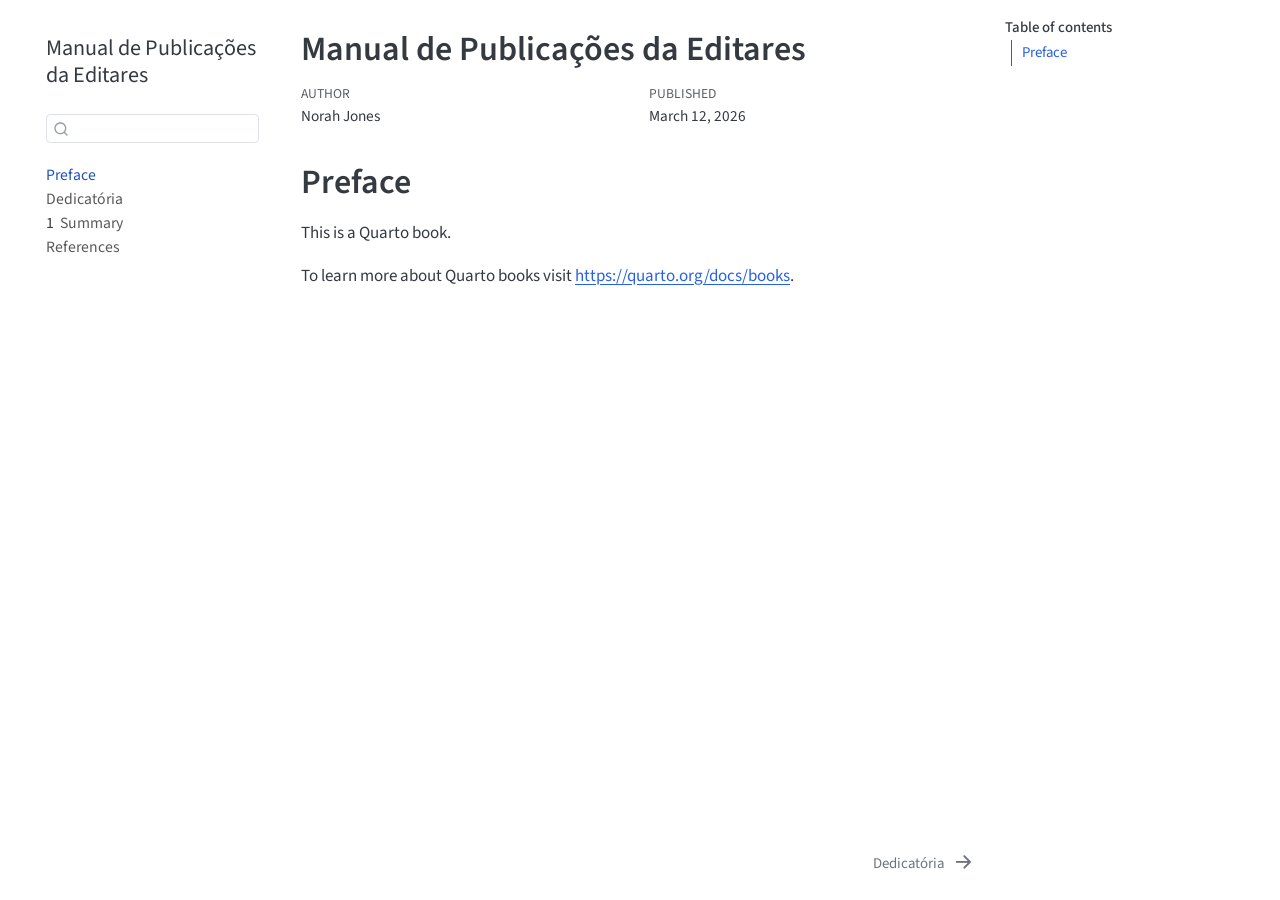
==== index.html @ bf52ae1c "Built site for gh-pages" ====
<!DOCTYPE html>
<html xmlns="http://www.w3.org/1999/xhtml" lang="en" xml:lang="en"><head>

<meta charset="utf-8">
<meta name="generator" content="quarto-1.7.32">

<meta name="viewport" content="width=device-width, initial-scale=1.0, user-scalable=yes">

<meta name="author" content="Norah Jones">
<meta name="dcterms.date" content="2026-03-12">

<title>Manual de Publicações da Editares</title>
<style>
code{white-space: pre-wrap;}
span.smallcaps{font-variant: small-caps;}
div.columns{display: flex; gap: min(4vw, 1.5em);}
div.column{flex: auto; overflow-x: auto;}
div.hanging-indent{margin-left: 1.5em; text-indent: -1.5em;}
ul.task-list{list-style: none;}
ul.task-list li input[type="checkbox"] {
  width: 0.8em;
  margin: 0 0.8em 0.2em -1em; /* quarto-specific, see https://github.com/quarto-dev/quarto-cli/issues/4556 */ 
  vertical-align: middle;
}
</style>


<script src="site_libs/quarto-nav/quarto-nav.js"></script>
<script src="site_libs/quarto-nav/headroom.min.js"></script>
<script src="site_libs/clipboard/clipboard.min.js"></script>
<script src="site_libs/quarto-search/autocomplete.umd.js"></script>
<script src="site_libs/quarto-search/fuse.min.js"></script>
<script src="site_libs/quarto-search/quarto-search.js"></script>
<meta name="quarto:offset" content="./">
<link href="./main/main.html" rel="next">
<script src="site_libs/quarto-html/quarto.js" type="module"></script>
<script src="site_libs/quarto-html/tabsets/tabsets.js" type="module"></script>
<script src="site_libs/quarto-html/popper.min.js"></script>
<script src="site_libs/quarto-html/tippy.umd.min.js"></script>
<script src="site_libs/quarto-html/anchor.min.js"></script>
<link href="site_libs/quarto-html/tippy.css" rel="stylesheet">
<link href="site_libs/quarto-html/quarto-syntax-highlighting-37eea08aefeeee20ff55810ff984fec1.css" rel="stylesheet" id="quarto-text-highlighting-styles">
<script src="site_libs/bootstrap/bootstrap.min.js"></script>
<link href="site_libs/bootstrap/bootstrap-icons.css" rel="stylesheet">
<link href="site_libs/bootstrap/bootstrap-6397151ee324dfe17953dd369e0a6db4.min.css" rel="stylesheet" append-hash="true" id="quarto-bootstrap" data-mode="light">
<script id="quarto-search-options" type="application/json">{
  "location": "sidebar",
  "copy-button": false,
  "collapse-after": 3,
  "panel-placement": "start",
  "type": "textbox",
  "limit": 50,
  "keyboard-shortcut": [
    "f",
    "/",
    "s"
  ],
  "show-item-context": false,
  "language": {
    "search-no-results-text": "No results",
    "search-matching-documents-text": "matching documents",
    "search-copy-link-title": "Copy link to search",
    "search-hide-matches-text": "Hide additional matches",
    "search-more-match-text": "more match in this document",
    "search-more-matches-text": "more matches in this document",
    "search-clear-button-title": "Clear",
    "search-text-placeholder": "",
    "search-detached-cancel-button-title": "Cancel",
    "search-submit-button-title": "Submit",
    "search-label": "Search"
  }
}</script>


</head>

<body class="nav-sidebar floating quarto-light">

<div id="quarto-search-results"></div>
  <header id="quarto-header" class="headroom fixed-top">
  <nav class="quarto-secondary-nav">
    <div class="container-fluid d-flex">
      <button type="button" class="quarto-btn-toggle btn" data-bs-toggle="collapse" role="button" data-bs-target=".quarto-sidebar-collapse-item" aria-controls="quarto-sidebar" aria-expanded="false" aria-label="Toggle sidebar navigation" onclick="if (window.quartoToggleHeadroom) { window.quartoToggleHeadroom(); }">
        <i class="bi bi-layout-text-sidebar-reverse"></i>
      </button>
        <nav class="quarto-page-breadcrumbs" aria-label="breadcrumb"><ol class="breadcrumb"><li class="breadcrumb-item"><a href="./index.html">Preface</a></li></ol></nav>
        <a class="flex-grow-1" role="navigation" data-bs-toggle="collapse" data-bs-target=".quarto-sidebar-collapse-item" aria-controls="quarto-sidebar" aria-expanded="false" aria-label="Toggle sidebar navigation" onclick="if (window.quartoToggleHeadroom) { window.quartoToggleHeadroom(); }">      
        </a>
      <button type="button" class="btn quarto-search-button" aria-label="Search" onclick="window.quartoOpenSearch();">
        <i class="bi bi-search"></i>
      </button>
    </div>
  </nav>
</header>
<!-- content -->
<div id="quarto-content" class="quarto-container page-columns page-rows-contents page-layout-article">
<!-- sidebar -->
  <nav id="quarto-sidebar" class="sidebar collapse collapse-horizontal quarto-sidebar-collapse-item sidebar-navigation floating overflow-auto">
    <div class="pt-lg-2 mt-2 text-left sidebar-header">
    <div class="sidebar-title mb-0 py-0">
      <a href="./">Manual de Publicações da Editares</a> 
    </div>
      </div>
        <div class="mt-2 flex-shrink-0 align-items-center">
        <div class="sidebar-search">
        <div id="quarto-search" class="" title="Search"></div>
        </div>
        </div>
    <div class="sidebar-menu-container"> 
    <ul class="list-unstyled mt-1">
        <li class="sidebar-item">
  <div class="sidebar-item-container"> 
  <a href="./index.html" class="sidebar-item-text sidebar-link active">
 <span class="menu-text">Preface</span></a>
  </div>
</li>
        <li class="sidebar-item">
  <div class="sidebar-item-container"> 
  <a href="./main/main.html" class="sidebar-item-text sidebar-link">
 <span class="menu-text">Dedicatória</span></a>
  </div>
</li>
        <li class="sidebar-item">
  <div class="sidebar-item-container"> 
  <a href="./summary.html" class="sidebar-item-text sidebar-link">
 <span class="menu-text"><span class="chapter-number">1</span>&nbsp; <span class="chapter-title">Summary</span></span></a>
  </div>
</li>
        <li class="sidebar-item">
  <div class="sidebar-item-container"> 
  <a href="./references.html" class="sidebar-item-text sidebar-link">
 <span class="menu-text">References</span></a>
  </div>
</li>
    </ul>
    </div>
</nav>
<div id="quarto-sidebar-glass" class="quarto-sidebar-collapse-item" data-bs-toggle="collapse" data-bs-target=".quarto-sidebar-collapse-item"></div>
<!-- margin-sidebar -->
    <div id="quarto-margin-sidebar" class="sidebar margin-sidebar">
        <nav id="TOC" role="doc-toc" class="toc-active">
    <h2 id="toc-title">Table of contents</h2>
   
  <ul>
  <li><a href="#preface" id="toc-preface" class="nav-link active" data-scroll-target="#preface">Preface</a></li>
  </ul>
</nav>
    </div>
<!-- main -->
<main class="content" id="quarto-document-content">

<header id="title-block-header" class="quarto-title-block default">
<div class="quarto-title">
<h1 class="title">Manual de Publicações da Editares</h1>
</div>



<div class="quarto-title-meta">

    <div>
    <div class="quarto-title-meta-heading">Author</div>
    <div class="quarto-title-meta-contents">
             <p>Norah Jones </p>
          </div>
  </div>
    
    <div>
    <div class="quarto-title-meta-heading">Published</div>
    <div class="quarto-title-meta-contents">
      <p class="date">March 12, 2026</p>
    </div>
  </div>
  
    
  </div>
  


</header>


<section id="preface" class="level1 unnumbered">
<h1 class="unnumbered">Preface</h1>
<p>This is a Quarto book.</p>
<p>To learn more about Quarto books visit <a href="https://quarto.org/docs/books" class="uri">https://quarto.org/docs/books</a>.</p>


</section>

</main> <!-- /main -->
<script id="quarto-html-after-body" type="application/javascript">
  window.document.addEventListener("DOMContentLoaded", function (event) {
    const icon = "";
    const anchorJS = new window.AnchorJS();
    anchorJS.options = {
      placement: 'right',
      icon: icon
    };
    anchorJS.add('.anchored');
    const isCodeAnnotation = (el) => {
      for (const clz of el.classList) {
        if (clz.startsWith('code-annotation-')) {                     
          return true;
        }
      }
      return false;
    }
    const onCopySuccess = function(e) {
      // button target
      const button = e.trigger;
      // don't keep focus
      button.blur();
      // flash "checked"
      button.classList.add('code-copy-button-checked');
      var currentTitle = button.getAttribute("title");
      button.setAttribute("title", "Copied!");
      let tooltip;
      if (window.bootstrap) {
        button.setAttribute("data-bs-toggle", "tooltip");
        button.setAttribute("data-bs-placement", "left");
        button.setAttribute("data-bs-title", "Copied!");
        tooltip = new bootstrap.Tooltip(button, 
          { trigger: "manual", 
            customClass: "code-copy-button-tooltip",
            offset: [0, -8]});
        tooltip.show();    
      }
      setTimeout(function() {
        if (tooltip) {
          tooltip.hide();
          button.removeAttribute("data-bs-title");
          button.removeAttribute("data-bs-toggle");
          button.removeAttribute("data-bs-placement");
        }
        button.setAttribute("title", currentTitle);
        button.classList.remove('code-copy-button-checked');
      }, 1000);
      // clear code selection
      e.clearSelection();
    }
    const getTextToCopy = function(trigger) {
        const codeEl = trigger.previousElementSibling.cloneNode(true);
        for (const childEl of codeEl.children) {
          if (isCodeAnnotation(childEl)) {
            childEl.remove();
          }
        }
        return codeEl.innerText;
    }
    const clipboard = new window.ClipboardJS('.code-copy-button:not([data-in-quarto-modal])', {
      text: getTextToCopy
    });
    clipboard.on('success', onCopySuccess);
    if (window.document.getElementById('quarto-embedded-source-code-modal')) {
      const clipboardModal = new window.ClipboardJS('.code-copy-button[data-in-quarto-modal]', {
        text: getTextToCopy,
        container: window.document.getElementById('quarto-embedded-source-code-modal')
      });
      clipboardModal.on('success', onCopySuccess);
    }
      var localhostRegex = new RegExp(/^(?:http|https):\/\/localhost\:?[0-9]*\//);
      var mailtoRegex = new RegExp(/^mailto:/);
        var filterRegex = new RegExp('/' + window.location.host + '/');
      var isInternal = (href) => {
          return filterRegex.test(href) || localhostRegex.test(href) || mailtoRegex.test(href);
      }
      // Inspect non-navigation links and adorn them if external
     var links = window.document.querySelectorAll('a[href]:not(.nav-link):not(.navbar-brand):not(.toc-action):not(.sidebar-link):not(.sidebar-item-toggle):not(.pagination-link):not(.no-external):not([aria-hidden]):not(.dropdown-item):not(.quarto-navigation-tool):not(.about-link)');
      for (var i=0; i<links.length; i++) {
        const link = links[i];
        if (!isInternal(link.href)) {
          // undo the damage that might have been done by quarto-nav.js in the case of
          // links that we want to consider external
          if (link.dataset.originalHref !== undefined) {
            link.href = link.dataset.originalHref;
          }
        }
      }
    function tippyHover(el, contentFn, onTriggerFn, onUntriggerFn) {
      const config = {
        allowHTML: true,
        maxWidth: 500,
        delay: 100,
        arrow: false,
        appendTo: function(el) {
            return el.parentElement;
        },
        interactive: true,
        interactiveBorder: 10,
        theme: 'quarto',
        placement: 'bottom-start',
      };
      if (contentFn) {
        config.content = contentFn;
      }
      if (onTriggerFn) {
        config.onTrigger = onTriggerFn;
      }
      if (onUntriggerFn) {
        config.onUntrigger = onUntriggerFn;
      }
      window.tippy(el, config); 
    }
    const noterefs = window.document.querySelectorAll('a[role="doc-noteref"]');
    for (var i=0; i<noterefs.length; i++) {
      const ref = noterefs[i];
      tippyHover(ref, function() {
        // use id or data attribute instead here
        let href = ref.getAttribute('data-footnote-href') || ref.getAttribute('href');
        try { href = new URL(href).hash; } catch {}
        const id = href.replace(/^#\/?/, "");
        const note = window.document.getElementById(id);
        if (note) {
          return note.innerHTML;
        } else {
          return "";
        }
      });
    }
    const xrefs = window.document.querySelectorAll('a.quarto-xref');
    const processXRef = (id, note) => {
      // Strip column container classes
      const stripColumnClz = (el) => {
        el.classList.remove("page-full", "page-columns");
        if (el.children) {
          for (const child of el.children) {
            stripColumnClz(child);
          }
        }
      }
      stripColumnClz(note)
      if (id === null || id.startsWith('sec-')) {
        // Special case sections, only their first couple elements
        const container = document.createElement("div");
        if (note.children && note.children.length > 2) {
          container.appendChild(note.children[0].cloneNode(true));
          for (let i = 1; i < note.children.length; i++) {
            const child = note.children[i];
            if (child.tagName === "P" && child.innerText === "") {
              continue;
            } else {
              container.appendChild(child.cloneNode(true));
              break;
            }
          }
          if (window.Quarto?.typesetMath) {
            window.Quarto.typesetMath(container);
          }
          return container.innerHTML
        } else {
          if (window.Quarto?.typesetMath) {
            window.Quarto.typesetMath(note);
          }
          return note.innerHTML;
        }
      } else {
        // Remove any anchor links if they are present
        const anchorLink = note.querySelector('a.anchorjs-link');
        if (anchorLink) {
          anchorLink.remove();
        }
        if (window.Quarto?.typesetMath) {
          window.Quarto.typesetMath(note);
        }
        if (note.classList.contains("callout")) {
          return note.outerHTML;
        } else {
          return note.innerHTML;
        }
      }
    }
    for (var i=0; i<xrefs.length; i++) {
      const xref = xrefs[i];
      tippyHover(xref, undefined, function(instance) {
        instance.disable();
        let url = xref.getAttribute('href');
        let hash = undefined; 
        if (url.startsWith('#')) {
          hash = url;
        } else {
          try { hash = new URL(url).hash; } catch {}
        }
        if (hash) {
          const id = hash.replace(/^#\/?/, "");
          const note = window.document.getElementById(id);
          if (note !== null) {
            try {
              const html = processXRef(id, note.cloneNode(true));
              instance.setContent(html);
            } finally {
              instance.enable();
              instance.show();
            }
          } else {
            // See if we can fetch this
            fetch(url.split('#')[0])
            .then(res => res.text())
            .then(html => {
              const parser = new DOMParser();
              const htmlDoc = parser.parseFromString(html, "text/html");
              const note = htmlDoc.getElementById(id);
              if (note !== null) {
                const html = processXRef(id, note);
                instance.setContent(html);
              } 
            }).finally(() => {
              instance.enable();
              instance.show();
            });
          }
        } else {
          // See if we can fetch a full url (with no hash to target)
          // This is a special case and we should probably do some content thinning / targeting
          fetch(url)
          .then(res => res.text())
          .then(html => {
            const parser = new DOMParser();
            const htmlDoc = parser.parseFromString(html, "text/html");
            const note = htmlDoc.querySelector('main.content');
            if (note !== null) {
              // This should only happen for chapter cross references
              // (since there is no id in the URL)
              // remove the first header
              if (note.children.length > 0 && note.children[0].tagName === "HEADER") {
                note.children[0].remove();
              }
              const html = processXRef(null, note);
              instance.setContent(html);
            } 
          }).finally(() => {
            instance.enable();
            instance.show();
          });
        }
      }, function(instance) {
      });
    }
        let selectedAnnoteEl;
        const selectorForAnnotation = ( cell, annotation) => {
          let cellAttr = 'data-code-cell="' + cell + '"';
          let lineAttr = 'data-code-annotation="' +  annotation + '"';
          const selector = 'span[' + cellAttr + '][' + lineAttr + ']';
          return selector;
        }
        const selectCodeLines = (annoteEl) => {
          const doc = window.document;
          const targetCell = annoteEl.getAttribute("data-target-cell");
          const targetAnnotation = annoteEl.getAttribute("data-target-annotation");
          const annoteSpan = window.document.querySelector(selectorForAnnotation(targetCell, targetAnnotation));
          const lines = annoteSpan.getAttribute("data-code-lines").split(",");
          const lineIds = lines.map((line) => {
            return targetCell + "-" + line;
          })
          let top = null;
          let height = null;
          let parent = null;
          if (lineIds.length > 0) {
              //compute the position of the single el (top and bottom and make a div)
              const el = window.document.getElementById(lineIds[0]);
              top = el.offsetTop;
              height = el.offsetHeight;
              parent = el.parentElement.parentElement;
            if (lineIds.length > 1) {
              const lastEl = window.document.getElementById(lineIds[lineIds.length - 1]);
              const bottom = lastEl.offsetTop + lastEl.offsetHeight;
              height = bottom - top;
            }
            if (top !== null && height !== null && parent !== null) {
              // cook up a div (if necessary) and position it 
              let div = window.document.getElementById("code-annotation-line-highlight");
              if (div === null) {
                div = window.document.createElement("div");
                div.setAttribute("id", "code-annotation-line-highlight");
                div.style.position = 'absolute';
                parent.appendChild(div);
              }
              div.style.top = top - 2 + "px";
              div.style.height = height + 4 + "px";
              div.style.left = 0;
              let gutterDiv = window.document.getElementById("code-annotation-line-highlight-gutter");
              if (gutterDiv === null) {
                gutterDiv = window.document.createElement("div");
                gutterDiv.setAttribute("id", "code-annotation-line-highlight-gutter");
                gutterDiv.style.position = 'absolute';
                const codeCell = window.document.getElementById(targetCell);
                const gutter = codeCell.querySelector('.code-annotation-gutter');
                gutter.appendChild(gutterDiv);
              }
              gutterDiv.style.top = top - 2 + "px";
              gutterDiv.style.height = height + 4 + "px";
            }
            selectedAnnoteEl = annoteEl;
          }
        };
        const unselectCodeLines = () => {
          const elementsIds = ["code-annotation-line-highlight", "code-annotation-line-highlight-gutter"];
          elementsIds.forEach((elId) => {
            const div = window.document.getElementById(elId);
            if (div) {
              div.remove();
            }
          });
          selectedAnnoteEl = undefined;
        };
          // Handle positioning of the toggle
      window.addEventListener(
        "resize",
        throttle(() => {
          elRect = undefined;
          if (selectedAnnoteEl) {
            selectCodeLines(selectedAnnoteEl);
          }
        }, 10)
      );
      function throttle(fn, ms) {
      let throttle = false;
      let timer;
        return (...args) => {
          if(!throttle) { // first call gets through
              fn.apply(this, args);
              throttle = true;
          } else { // all the others get throttled
              if(timer) clearTimeout(timer); // cancel #2
              timer = setTimeout(() => {
                fn.apply(this, args);
                timer = throttle = false;
              }, ms);
          }
        };
      }
        // Attach click handler to the DT
        const annoteDls = window.document.querySelectorAll('dt[data-target-cell]');
        for (const annoteDlNode of annoteDls) {
          annoteDlNode.addEventListener('click', (event) => {
            const clickedEl = event.target;
            if (clickedEl !== selectedAnnoteEl) {
              unselectCodeLines();
              const activeEl = window.document.querySelector('dt[data-target-cell].code-annotation-active');
              if (activeEl) {
                activeEl.classList.remove('code-annotation-active');
              }
              selectCodeLines(clickedEl);
              clickedEl.classList.add('code-annotation-active');
            } else {
              // Unselect the line
              unselectCodeLines();
              clickedEl.classList.remove('code-annotation-active');
            }
          });
        }
    const findCites = (el) => {
      const parentEl = el.parentElement;
      if (parentEl) {
        const cites = parentEl.dataset.cites;
        if (cites) {
          return {
            el,
            cites: cites.split(' ')
          };
        } else {
          return findCites(el.parentElement)
        }
      } else {
        return undefined;
      }
    };
    var bibliorefs = window.document.querySelectorAll('a[role="doc-biblioref"]');
    for (var i=0; i<bibliorefs.length; i++) {
      const ref = bibliorefs[i];
      const citeInfo = findCites(ref);
      if (citeInfo) {
        tippyHover(citeInfo.el, function() {
          var popup = window.document.createElement('div');
          citeInfo.cites.forEach(function(cite) {
            var citeDiv = window.document.createElement('div');
            citeDiv.classList.add('hanging-indent');
            citeDiv.classList.add('csl-entry');
            var biblioDiv = window.document.getElementById('ref-' + cite);
            if (biblioDiv) {
              citeDiv.innerHTML = biblioDiv.innerHTML;
            }
            popup.appendChild(citeDiv);
          });
          return popup.innerHTML;
        });
      }
    }
  });
  </script>
<nav class="page-navigation">
  <div class="nav-page nav-page-previous">
  </div>
  <div class="nav-page nav-page-next">
      <a href="./main/main.html" class="pagination-link" aria-label="Dedicatória">
        <span class="nav-page-text">Dedicatória</span> <i class="bi bi-arrow-right-short"></i>
      </a>
  </div>
</nav>
</div> <!-- /content -->




</body></html>
---- site_libs/quarto-html/tippy.css ----
.tippy-box[data-animation=fade][data-state=hidden]{opacity:0}[data-tippy-root]{max-width:calc(100vw - 10px)}.tippy-box{position:relative;background-color:#333;color:#fff;border-radius:4px;font-size:14px;line-height:1.4;white-space:normal;outline:0;transition-property:transform,visibility,opacity}.tippy-box[data-placement^=top]>.tippy-arrow{bottom:0}.tippy-box[data-placement^=top]>.tippy-arrow:before{bottom:-7px;left:0;border-width:8px 8px 0;border-top-color:initial;transform-origin:center top}.tippy-box[data-placement^=bottom]>.tippy-arrow{top:0}.tippy-box[data-placement^=bottom]>.tippy-arrow:before{top:-7px;left:0;border-width:0 8px 8px;border-bottom-color:initial;transform-origin:center bottom}.tippy-box[data-placement^=left]>.tippy-arrow{right:0}.tippy-box[data-placement^=left]>.tippy-arrow:before{border-width:8px 0 8px 8px;border-left-color:initial;right:-7px;transform-origin:center left}.tippy-box[data-placement^=right]>.tippy-arrow{left:0}.tippy-box[data-placement^=right]>.tippy-arrow:before{left:-7px;border-width:8px 8px 8px 0;border-right-color:initial;transform-origin:center right}.tippy-box[data-inertia][data-state=visible]{transition-timing-function:cubic-bezier(.54,1.5,.38,1.11)}.tippy-arrow{width:16px;height:16px;color:#333}.tippy-arrow:before{content:"";position:absolute;border-color:transparent;border-style:solid}.tippy-content{position:relative;padding:5px 9px;z-index:1}
---- site_libs/quarto-html/quarto-syntax-highlighting-37eea08aefeeee20ff55810ff984fec1.css ----
/* quarto syntax highlight colors */
:root {
  --quarto-hl-ot-color: #003B4F;
  --quarto-hl-at-color: #657422;
  --quarto-hl-ss-color: #20794D;
  --quarto-hl-an-color: #5E5E5E;
  --quarto-hl-fu-color: #4758AB;
  --quarto-hl-st-color: #20794D;
  --quarto-hl-cf-color: #003B4F;
  --quarto-hl-op-color: #5E5E5E;
  --quarto-hl-er-color: #AD0000;
  --quarto-hl-bn-color: #AD0000;
  --quarto-hl-al-color: #AD0000;
  --quarto-hl-va-color: #111111;
  --quarto-hl-bu-color: inherit;
  --quarto-hl-ex-color: inherit;
  --quarto-hl-pp-color: #AD0000;
  --quarto-hl-in-color: #5E5E5E;
  --quarto-hl-vs-color: #20794D;
  --quarto-hl-wa-color: #5E5E5E;
  --quarto-hl-do-color: #5E5E5E;
  --quarto-hl-im-color: #00769E;
  --quarto-hl-ch-color: #20794D;
  --quarto-hl-dt-color: #AD0000;
  --quarto-hl-fl-color: #AD0000;
  --quarto-hl-co-color: #5E5E5E;
  --quarto-hl-cv-color: #5E5E5E;
  --quarto-hl-cn-color: #8f5902;
  --quarto-hl-sc-color: #5E5E5E;
  --quarto-hl-dv-color: #AD0000;
  --quarto-hl-kw-color: #003B4F;
}

/* other quarto variables */
:root {
  --quarto-font-monospace: SFMono-Regular, Menlo, Monaco, Consolas, "Liberation Mono", "Courier New", monospace;
}

/* syntax highlight based on Pandoc's rules */
pre > code.sourceCode > span {
  color: #003B4F;
}

code.sourceCode > span {
  color: #003B4F;
}

div.sourceCode,
div.sourceCode pre.sourceCode {
  color: #003B4F;
}

/* Normal */
code span {
  color: #003B4F;
}

/* Alert */
code span.al {
  color: #AD0000;
  font-style: inherit;
}

/* Annotation */
code span.an {
  color: #5E5E5E;
  font-style: inherit;
}

/* Attribute */
code span.at {
  color: #657422;
  font-style: inherit;
}

/* BaseN */
code span.bn {
  color: #AD0000;
  font-style: inherit;
}

/* BuiltIn */
code span.bu {
  font-style: inherit;
}

/* ControlFlow */
code span.cf {
  color: #003B4F;
  font-weight: bold;
  font-style: inherit;
}

/* Char */
code span.ch {
  color: #20794D;
  font-style: inherit;
}

/* Constant */
code span.cn {
  color: #8f5902;
  font-style: inherit;
}

/* Comment */
code span.co {
  color: #5E5E5E;
  font-style: inherit;
}

/* CommentVar */
code span.cv {
  color: #5E5E5E;
  font-style: italic;
}

/* Documentation */
code span.do {
  color: #5E5E5E;
  font-style: italic;
}

/* DataType */
code span.dt {
  color: #AD0000;
  font-style: inherit;
}

/* DecVal */
code span.dv {
  color: #AD0000;
  font-style: inherit;
}

/* Error */
code span.er {
  color: #AD0000;
  font-style: inherit;
}

/* Extension */
code span.ex {
  font-style: inherit;
}

/* Float */
code span.fl {
  color: #AD0000;
  font-style: inherit;
}

/* Function */
code span.fu {
  color: #4758AB;
  font-style: inherit;
}

/* Import */
code span.im {
  color: #00769E;
  font-style: inherit;
}

/* Information */
code span.in {
  color: #5E5E5E;
  font-style: inherit;
}

/* Keyword */
code span.kw {
  color: #003B4F;
  font-weight: bold;
  font-style: inherit;
}

/* Operator */
code span.op {
  color: #5E5E5E;
  font-style: inherit;
}

/* Other */
code span.ot {
  color: #003B4F;
  font-style: inherit;
}

/* Preprocessor */
code span.pp {
  color: #AD0000;
  font-style: inherit;
}

/* SpecialChar */
code span.sc {
  color: #5E5E5E;
  font-style: inherit;
}

/* SpecialString */
code span.ss {
  color: #20794D;
  font-style: inherit;
}

/* String */
code span.st {
  color: #20794D;
  font-style: inherit;
}

/* Variable */
code span.va {
  color: #111111;
  font-style: inherit;
}

/* VerbatimString */
code span.vs {
  color: #20794D;
  font-style: inherit;
}

/* Warning */
code span.wa {
  color: #5E5E5E;
  font-style: italic;
}

.prevent-inlining {
  content: "</";
}

/*# sourceMappingURL=27d3d809615f7771493d095567f04340.css.map */
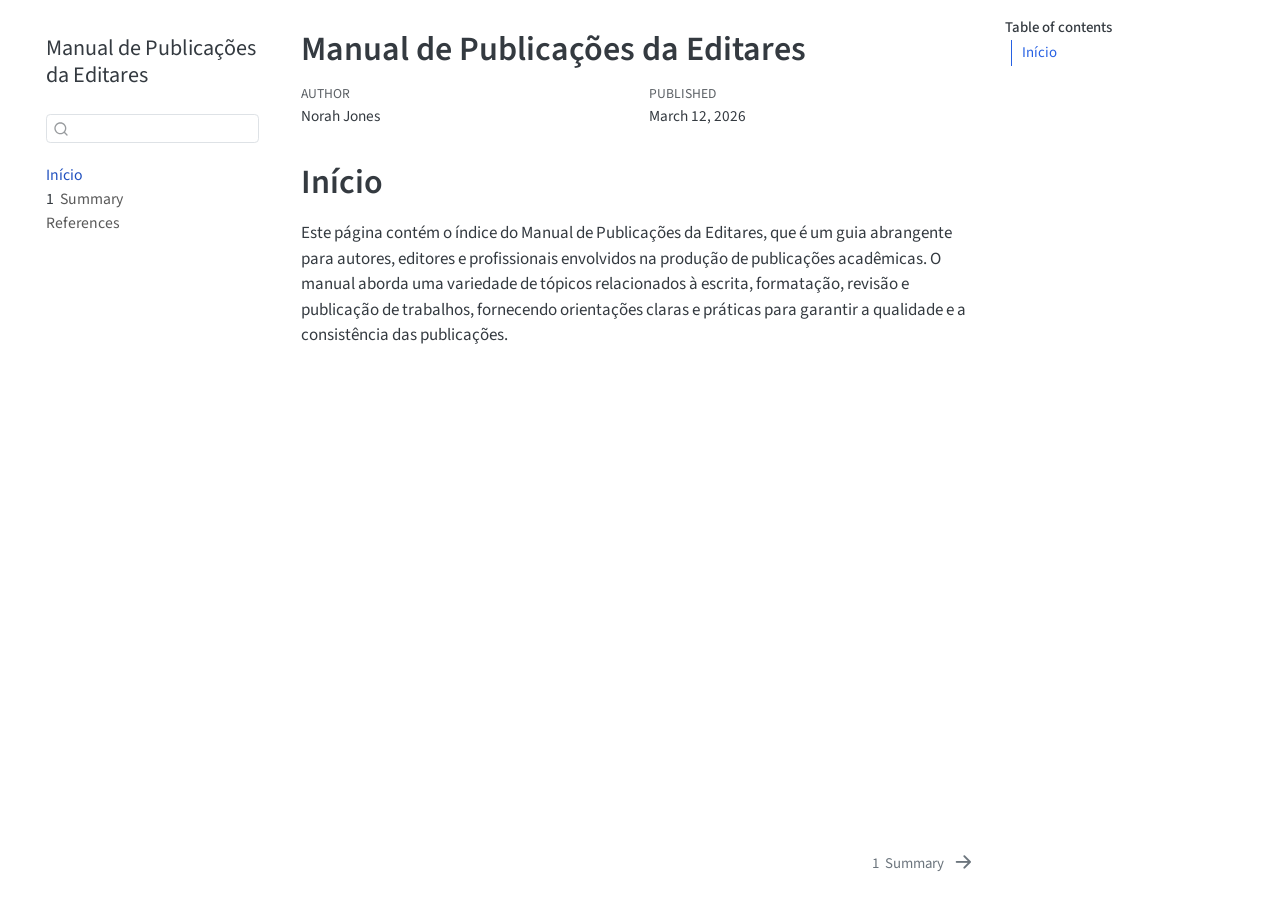
==== commit 293c2ffd: "Built site for gh-pages" ====
--- a/index.html
+++ b/index.html
@@ -32,7 +32,7 @@
 <script src="site_libs/quarto-search/fuse.min.js"></script>
 <script src="site_libs/quarto-search/quarto-search.js"></script>
 <meta name="quarto:offset" content="./">
-<link href="./main/main.html" rel="next">
+<link href="./summary.html" rel="next">
 <script src="site_libs/quarto-html/quarto.js" type="module"></script>
 <script src="site_libs/quarto-html/tabsets/tabsets.js" type="module"></script>
 <script src="site_libs/quarto-html/popper.min.js"></script>
@@ -83,7 +83,7 @@
       <button type="button" class="quarto-btn-toggle btn" data-bs-toggle="collapse" role="button" data-bs-target=".quarto-sidebar-collapse-item" aria-controls="quarto-sidebar" aria-expanded="false" aria-label="Toggle sidebar navigation" onclick="if (window.quartoToggleHeadroom) { window.quartoToggleHeadroom(); }">
         <i class="bi bi-layout-text-sidebar-reverse"></i>
       </button>
-        <nav class="quarto-page-breadcrumbs" aria-label="breadcrumb"><ol class="breadcrumb"><li class="breadcrumb-item"><a href="./index.html">Preface</a></li></ol></nav>
+        <nav class="quarto-page-breadcrumbs" aria-label="breadcrumb"><ol class="breadcrumb"><li class="breadcrumb-item"><a href="./index.html">Início</a></li></ol></nav>
         <a class="flex-grow-1" role="navigation" data-bs-toggle="collapse" data-bs-target=".quarto-sidebar-collapse-item" aria-controls="quarto-sidebar" aria-expanded="false" aria-label="Toggle sidebar navigation" onclick="if (window.quartoToggleHeadroom) { window.quartoToggleHeadroom(); }">      
         </a>
       <button type="button" class="btn quarto-search-button" aria-label="Search" onclick="window.quartoOpenSearch();">
@@ -111,13 +111,7 @@
         <li class="sidebar-item">
   <div class="sidebar-item-container"> 
   <a href="./index.html" class="sidebar-item-text sidebar-link active">
- <span class="menu-text">Preface</span></a>
-  </div>
-</li>
-        <li class="sidebar-item">
-  <div class="sidebar-item-container"> 
-  <a href="./main/main.html" class="sidebar-item-text sidebar-link">
- <span class="menu-text">Dedicatória</span></a>
+ <span class="menu-text">Início</span></a>
   </div>
 </li>
         <li class="sidebar-item">
@@ -142,7 +136,7 @@
     <h2 id="toc-title">Table of contents</h2>
    
   <ul>
-  <li><a href="#preface" id="toc-preface" class="nav-link active" data-scroll-target="#preface">Preface</a></li>
+  <li><a href="#início" id="toc-início" class="nav-link active" data-scroll-target="#início">Início</a></li>
   </ul>
 </nav>
     </div>
@@ -180,10 +174,9 @@
 </header>
 
 
-<section id="preface" class="level1 unnumbered">
-<h1 class="unnumbered">Preface</h1>
-<p>This is a Quarto book.</p>
-<p>To learn more about Quarto books visit <a href="https://quarto.org/docs/books" class="uri">https://quarto.org/docs/books</a>.</p>
+<section id="início" class="level1 unnumbered">
+<h1 class="unnumbered">Início</h1>
+<p>Este página contém o índice do Manual de Publicações da Editares, que é um guia abrangente para autores, editores e profissionais envolvidos na produção de publicações acadêmicas. O manual aborda uma variedade de tópicos relacionados à escrita, formatação, revisão e publicação de trabalhos, fornecendo orientações claras e práticas para garantir a qualidade e a consistência das publicações.</p>
 
 
 </section>
@@ -592,8 +585,8 @@
   <div class="nav-page nav-page-previous">
   </div>
   <div class="nav-page nav-page-next">
-      <a href="./main/main.html" class="pagination-link" aria-label="Dedicatória">
-        <span class="nav-page-text">Dedicatória</span> <i class="bi bi-arrow-right-short"></i>
+      <a href="./summary.html" class="pagination-link" aria-label="Summary">
+        <span class="nav-page-text"><span class="chapter-number">1</span>&nbsp; <span class="chapter-title">Summary</span></span> <i class="bi bi-arrow-right-short"></i>
       </a>
   </div>
 </nav>
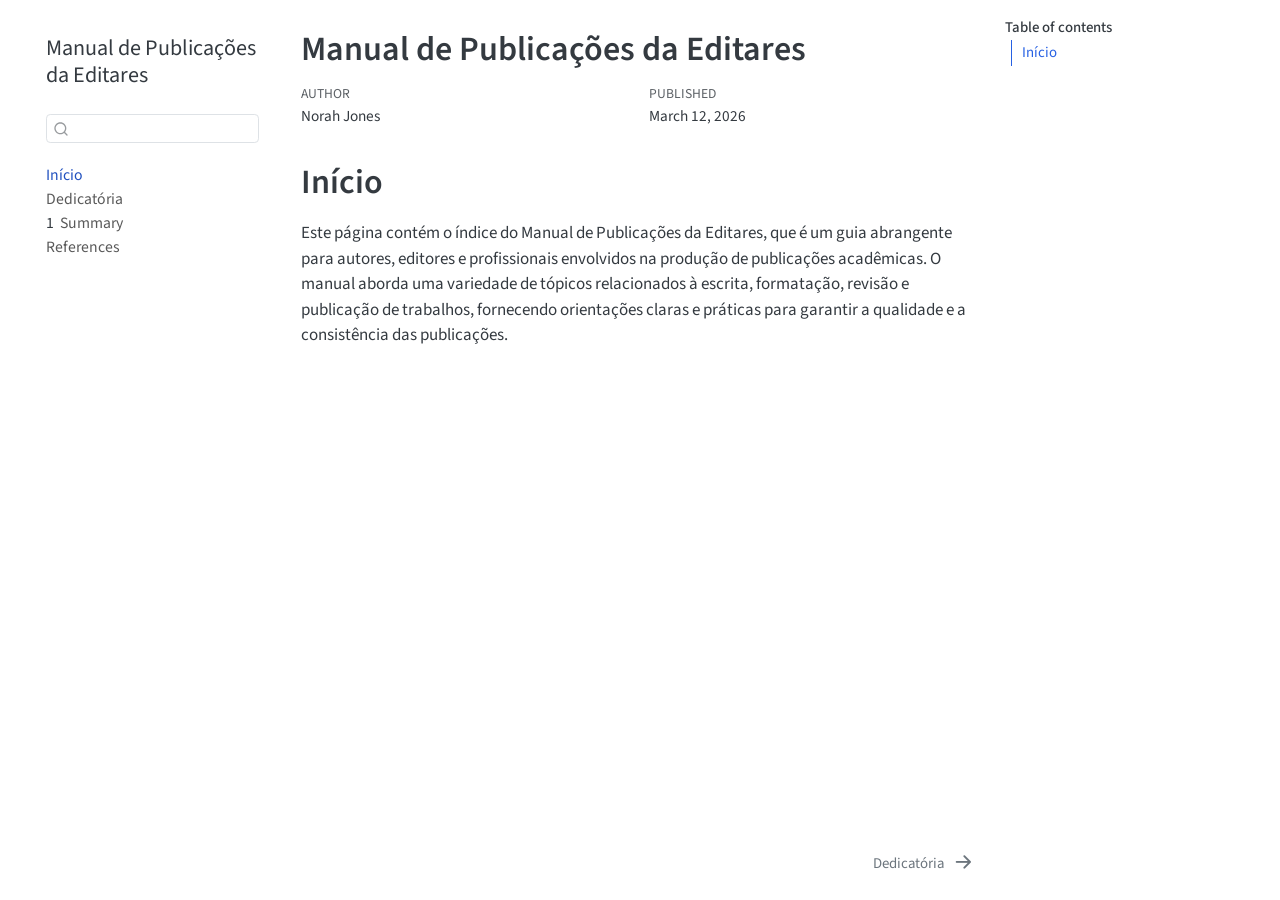
==== commit 27136706: "Built site for gh-pages" ====
--- a/index.html
+++ b/index.html
@@ -32,7 +32,7 @@
 <script src="site_libs/quarto-search/fuse.min.js"></script>
 <script src="site_libs/quarto-search/quarto-search.js"></script>
 <meta name="quarto:offset" content="./">
-<link href="./summary.html" rel="next">
+<link href="./main/main.html" rel="next">
 <script src="site_libs/quarto-html/quarto.js" type="module"></script>
 <script src="site_libs/quarto-html/tabsets/tabsets.js" type="module"></script>
 <script src="site_libs/quarto-html/popper.min.js"></script>
@@ -112,6 +112,12 @@
   <div class="sidebar-item-container"> 
   <a href="./index.html" class="sidebar-item-text sidebar-link active">
  <span class="menu-text">Início</span></a>
+  </div>
+</li>
+        <li class="sidebar-item">
+  <div class="sidebar-item-container"> 
+  <a href="./main/main.html" class="sidebar-item-text sidebar-link">
+ <span class="menu-text">Dedicatória</span></a>
   </div>
 </li>
         <li class="sidebar-item">
@@ -585,8 +591,8 @@
   <div class="nav-page nav-page-previous">
   </div>
   <div class="nav-page nav-page-next">
-      <a href="./summary.html" class="pagination-link" aria-label="Summary">
-        <span class="nav-page-text"><span class="chapter-number">1</span>&nbsp; <span class="chapter-title">Summary</span></span> <i class="bi bi-arrow-right-short"></i>
+      <a href="./main/main.html" class="pagination-link" aria-label="Dedicatória">
+        <span class="nav-page-text">Dedicatória</span> <i class="bi bi-arrow-right-short"></i>
       </a>
   </div>
 </nav>
